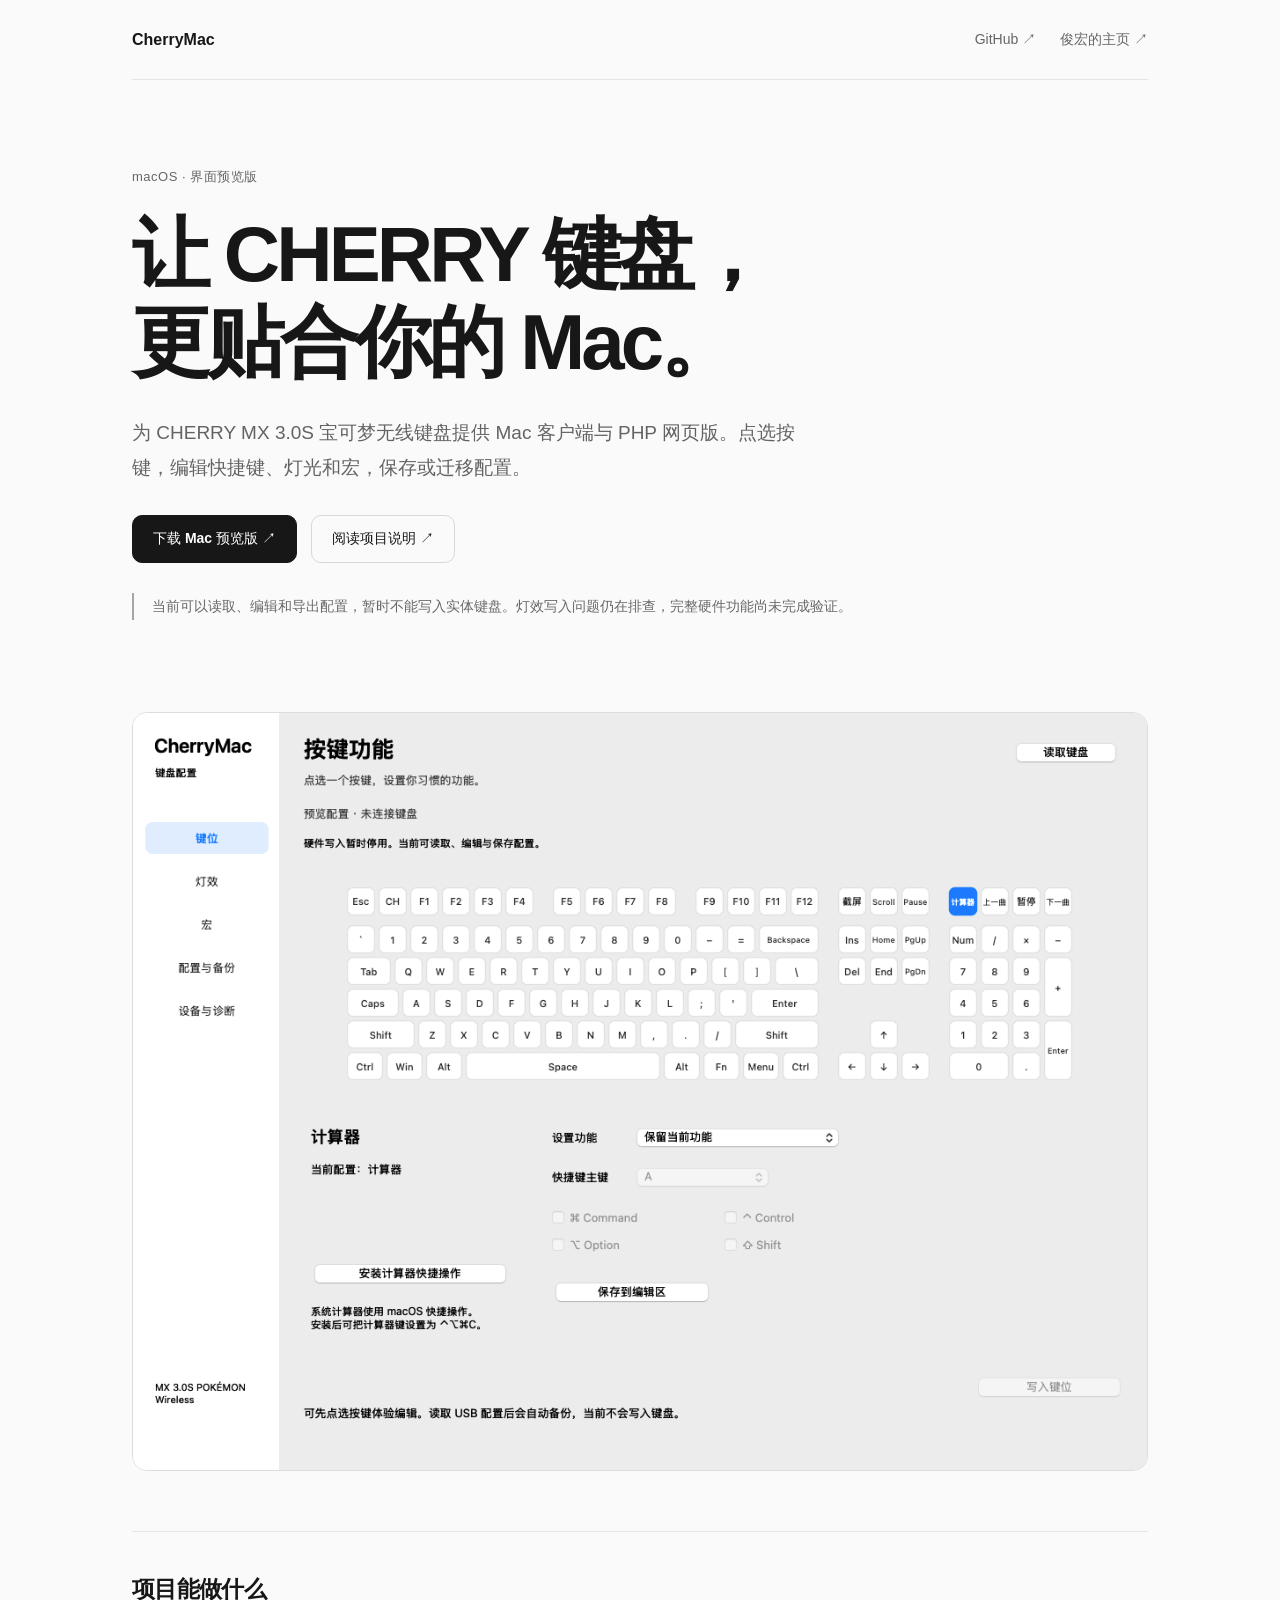
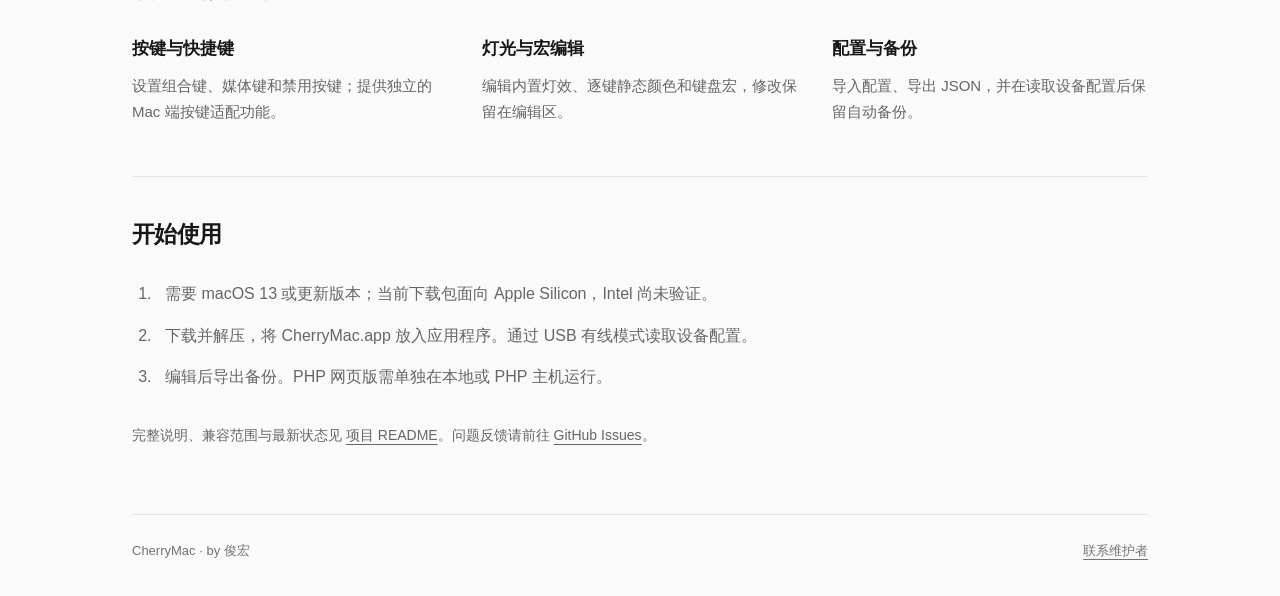
==== docs/index.html @ 18b2e8c1 "Add project website and GitHub Pages domain" ====
<!doctype html>
<html lang="zh-CN"><head><meta charset="utf-8"><meta name="viewport" content="width=device-width, initial-scale=1"><title>CherryMac · 项目网站</title><meta name="description" content="为 CHERRY MX 3.0S 宝可梦无线键盘提供 Mac 客户端与 PHP 网页版。点选按键，编辑快捷键、灯光和宏，保存或迁移配置。"><meta name="color-scheme" content="light dark"><meta property="og:title" content="CherryMac"><meta property="og:description" content="为 CHERRY MX 3.0S 宝可梦无线键盘提供 Mac 客户端与 PHP 网页版。点选按键，编辑快捷键、灯光和宏，保存或迁移配置。"><meta property="og:type" content="website"><meta property="og:url" content="https://cherrymac.goforit.si/"><link rel="canonical" href="https://cherrymac.goforit.si/"><link rel="stylesheet" href="site-assets/style.css"></head>
<body><a class="skip" href="#main">跳到主要内容</a><div class="wrap"><header><a class="brand" href="./">CherryMac</a><nav aria-label="主导航"><a href="https://github.com/5hux1n/CherryMac">GitHub ↗</a><a href="https://mjh.im/">俊宏的主页 ↗</a></nav></header>
<main id="main"><section class="hero"><div class="eyebrow">macOS · 界面预览版</div><h1><span>让 CHERRY 键盘，</span><span>更贴合你的 Mac。</span></h1><p class="intro">为 CHERRY MX 3.0S 宝可梦无线键盘提供 Mac 客户端与 PHP 网页版。点选按键，编辑快捷键、灯光和宏，保存或迁移配置。</p><div class="actions"><a class="button primary" href="https://github.com/5hux1n/CherryMac/releases/tag/v0.8.0">下载 Mac 预览版 ↗</a><a class="button" href="https://github.com/5hux1n/CherryMac#readme">阅读项目说明 ↗</a></div><p class="notice">当前可以读取、编辑和导出配置，暂时不能写入实体键盘。灯效写入问题仍在排查，完整硬件功能尚未完成验证。</p></section><figure class="preview"><img src="site-assets/preview.png" alt="CherryMac 的键盘按键配置界面" width="1440" loading="lazy"></figure><section class="section" aria-labelledby="features"><h2 id="features">项目能做什么</h2><div class="grid"><article><h3>按键与快捷键</h3><p>设置组合键、媒体键和禁用按键；提供独立的 Mac 端按键适配功能。</p></article><article><h3>灯光与宏编辑</h3><p>编辑内置灯效、逐键静态颜色和键盘宏，修改保留在编辑区。</p></article><article><h3>配置与备份</h3><p>导入配置、导出 JSON，并在读取设备配置后保留自动备份。</p></article></div></section><section class="section" aria-labelledby="start"><h2 id="start">开始使用</h2><ol class="steps"><li>需要 macOS 13 或更新版本；当前下载包面向 Apple Silicon，Intel 尚未验证。</li><li>下载并解压，将 CherryMac.app 放入应用程序。通过 USB 有线模式读取设备配置。</li><li>编辑后导出备份。PHP 网页版需单独在本地或 PHP 主机运行。</li></ol><p class="more">完整说明、兼容范围与最新状态见 <a href="https://github.com/5hux1n/CherryMac#readme">项目 README</a>。问题反馈请前往 <a href="https://github.com/5hux1n/CherryMac/issues">GitHub Issues</a>。</p></section></main><footer><span>CherryMac · by 俊宏</span><a href="mailto:mail@mjh.im">联系维护者</a></footer></div></body></html>
---- docs/site-assets/style.css ----
*{box-sizing:border-box}html{color-scheme:light dark;scroll-behavior:smooth}body{margin:0;background:#fafafa;color:#171717;font:16px/1.7 -apple-system,BlinkMacSystemFont,"Segoe UI",sans-serif}a{color:inherit;text-underline-offset:4px}a:focus-visible{outline:3px solid #637cff;outline-offset:5px;border-radius:3px}.wrap{max-width:1080px;margin:auto;padding:0 32px}header{display:flex;justify-content:space-between;align-items:center;padding:26px 0;border-bottom:1px solid #e4e4e4}.brand{font-weight:650;display:flex;gap:12px;align-items:center;text-decoration:none}.brand img{width:32px;height:32px;border-radius:8px}nav{display:flex;gap:24px;font-size:14px}nav a{text-decoration:none;color:#656565}.hero{padding:86px 0 58px}.eyebrow{color:#666;font-size:13px;letter-spacing:.04em}h1{font-size:clamp(42px,7vw,78px);line-height:1.13;letter-spacing:-.05em;margin:22px 0 28px;font-weight:650}h1 span{display:block}.intro{max-width:690px;color:#636363;font-size:19px;line-height:1.85}.actions{display:flex;gap:14px;flex-wrap:wrap;margin:30px 0}.button{display:inline-flex;align-items:center;justify-content:center;text-decoration:none;border:1px solid #d8d8d8;border-radius:10px;padding:11px 20px;font-size:14px;font-weight:550}.primary{background:#171717;color:#fff;border-color:#171717}.notice{max-width:820px;border-left:2px solid #a5a5a5;padding:2px 0 2px 18px;font-size:14px;color:#686868}.preview{margin:20px 0 60px}.preview img{display:block;width:100%;height:auto;border-radius:15px;border:1px solid #ddd}.section{border-top:1px solid #e4e4e4;padding:38px 0 52px}h2{font-size:23px;letter-spacing:-.03em;margin:0 0 26px}h3{font-size:17px;margin:0 0 9px;font-weight:600}.grid{display:grid;grid-template-columns:repeat(3,1fr);gap:34px}.grid p{font-size:15px;color:#666;margin:0}.steps{max-width:800px;margin:0;padding-left:24px}.steps li{padding:0 0 14px 9px;color:#666}.more{font-size:14px;color:#666;margin-top:20px}footer{border-top:1px solid #e4e4e4;display:flex;justify-content:space-between;gap:20px;padding:25px 0 34px;font-size:13px;color:#737373}.skip{position:absolute;left:20px;top:-80px;background:#fff;padding:10px}.skip:focus{top:10px}@media(max-width:640px){.wrap{padding:0 22px}header{padding:21px 0}nav{gap:16px}.hero{padding:58px 0 40px}.intro{font-size:17px}.grid{grid-template-columns:1fr;gap:26px}.section{padding:30px 0 38px}footer{flex-wrap:wrap}}@media(prefers-color-scheme:dark){body{background:#111;color:#eee}header,.section,footer{border-color:#303030}nav a,.intro,.grid p,.steps li,.notice,.eyebrow,.more{color:#aaa}.button{border-color:#444}.primary{background:#eee;color:#111;border-color:#eee}.preview img{border-color:#444}.skip{background:#222}}@media(prefers-reduced-motion:reduce){html{scroll-behavior:auto}}
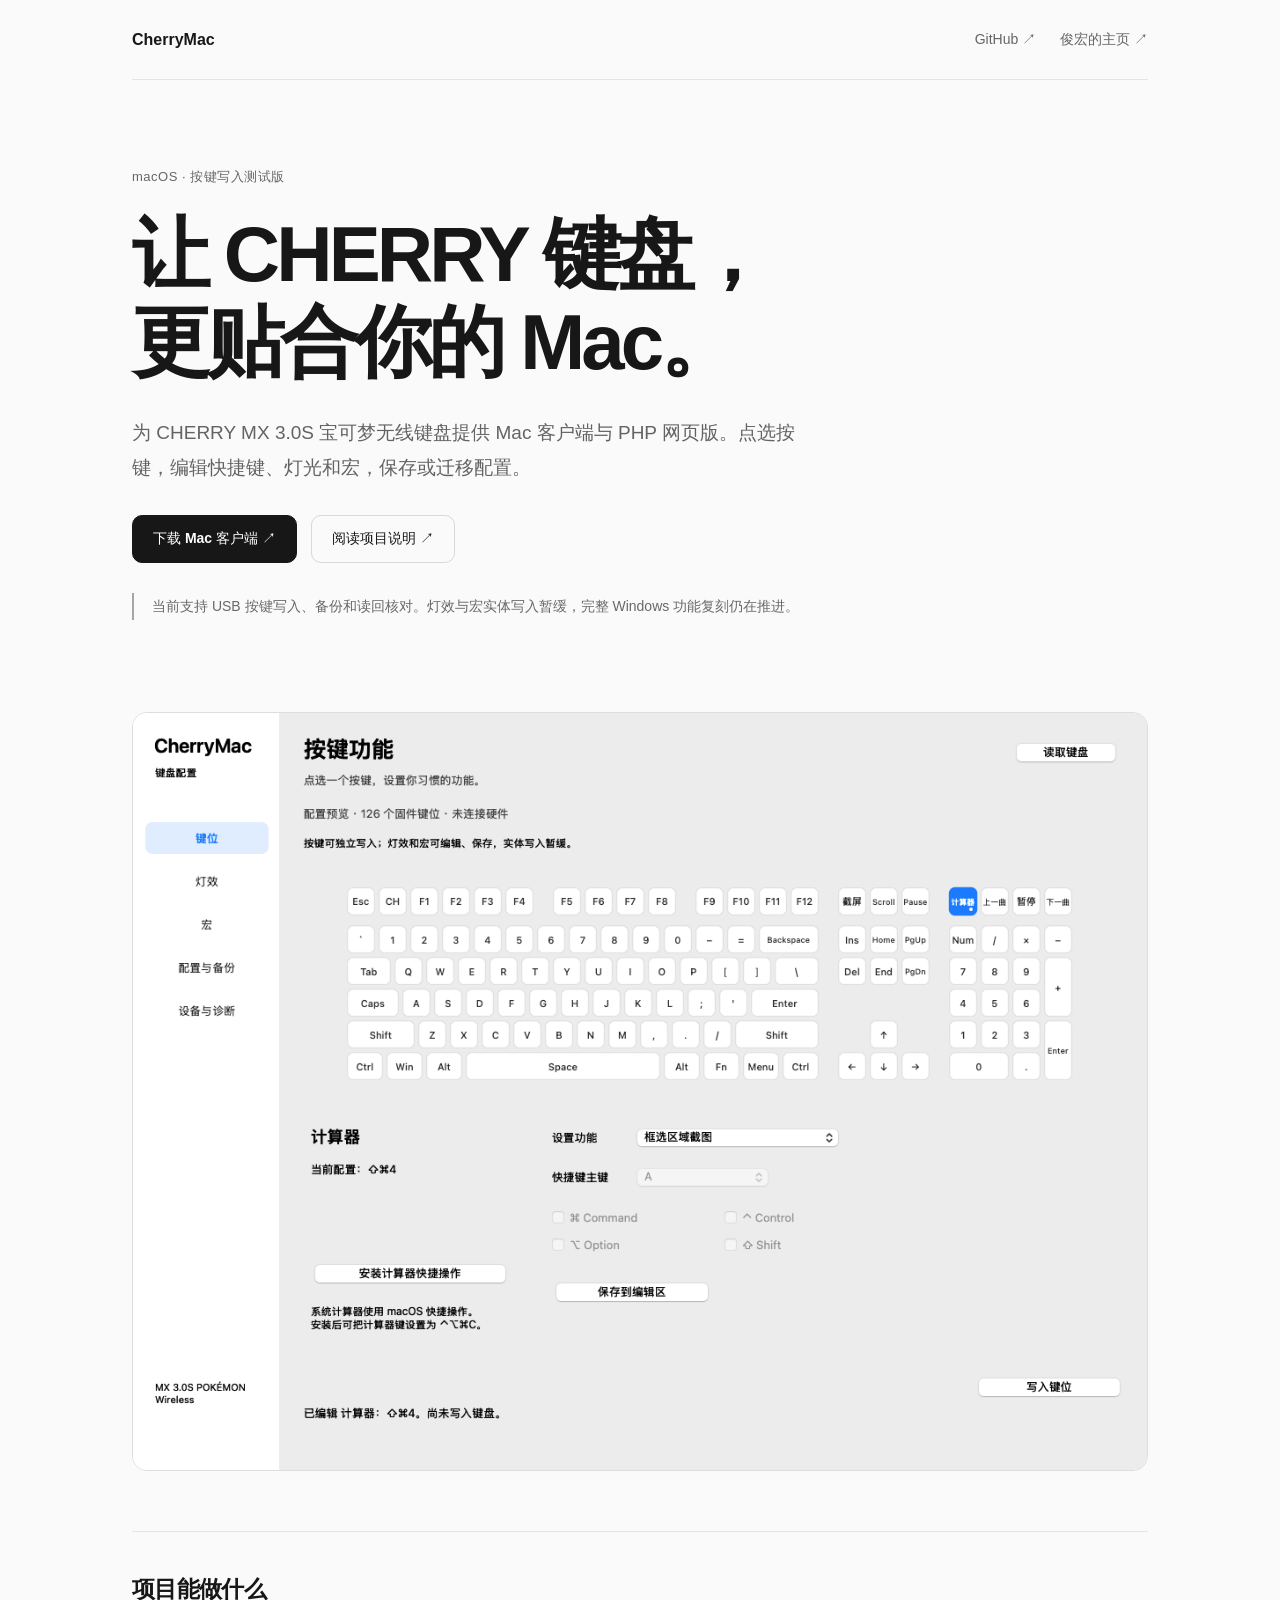
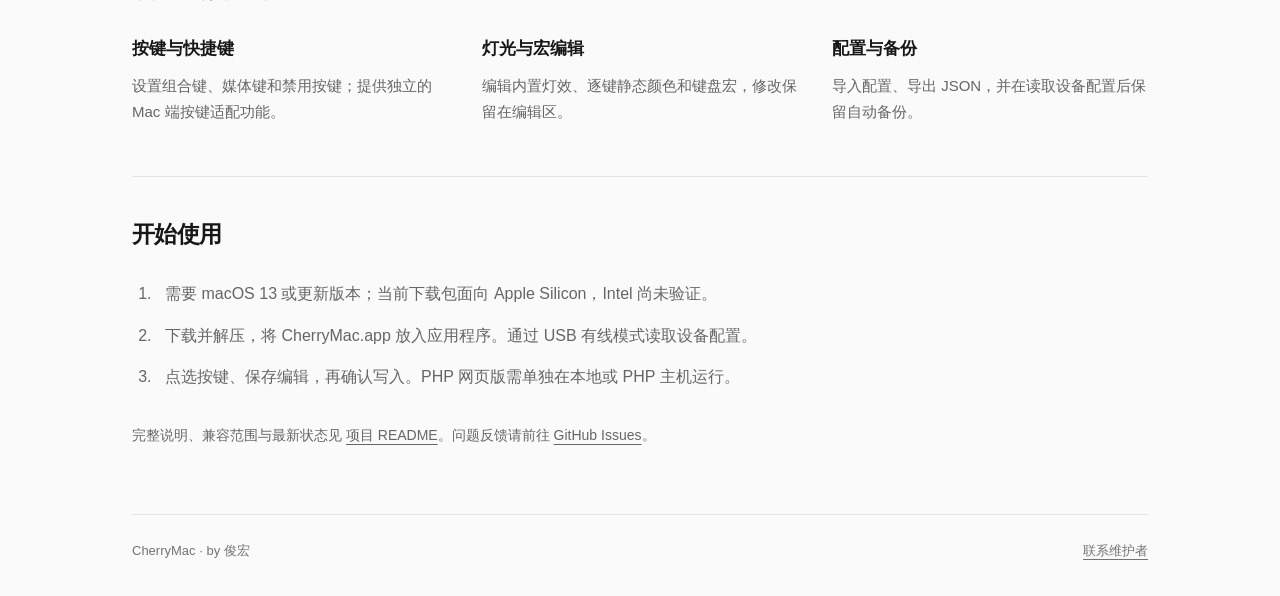
==== commit cf6ddf0d: "Productize scoped keymap writes, recovery and durable diagnostics on Mac and Web" ====
--- a/docs/index.html
+++ b/docs/index.html
@@ -1,4 +1,4 @@
 <!doctype html>
 <html lang="zh-CN"><head><meta charset="utf-8"><meta name="viewport" content="width=device-width, initial-scale=1"><title>CherryMac · 项目网站</title><meta name="description" content="为 CHERRY MX 3.0S 宝可梦无线键盘提供 Mac 客户端与 PHP 网页版。点选按键，编辑快捷键、灯光和宏，保存或迁移配置。"><meta name="color-scheme" content="light dark"><meta property="og:title" content="CherryMac"><meta property="og:description" content="为 CHERRY MX 3.0S 宝可梦无线键盘提供 Mac 客户端与 PHP 网页版。点选按键，编辑快捷键、灯光和宏，保存或迁移配置。"><meta property="og:type" content="website"><meta property="og:url" content="https://cherrymac.goforit.si/"><link rel="canonical" href="https://cherrymac.goforit.si/"><link rel="stylesheet" href="site-assets/style.css"></head>
 <body><a class="skip" href="#main">跳到主要内容</a><div class="wrap"><header><a class="brand" href="./">CherryMac</a><nav aria-label="主导航"><a href="https://github.com/5hux1n/CherryMac">GitHub ↗</a><a href="https://mjh.im/">俊宏的主页 ↗</a></nav></header>
-<main id="main"><section class="hero"><div class="eyebrow">macOS · 界面预览版</div><h1><span>让 CHERRY 键盘，</span><span>更贴合你的 Mac。</span></h1><p class="intro">为 CHERRY MX 3.0S 宝可梦无线键盘提供 Mac 客户端与 PHP 网页版。点选按键，编辑快捷键、灯光和宏，保存或迁移配置。</p><div class="actions"><a class="button primary" href="https://github.com/5hux1n/CherryMac/releases/tag/v0.8.0">下载 Mac 预览版 ↗</a><a class="button" href="https://github.com/5hux1n/CherryMac#readme">阅读项目说明 ↗</a></div><p class="notice">当前可以读取、编辑和导出配置，暂时不能写入实体键盘。灯效写入问题仍在排查，完整硬件功能尚未完成验证。</p></section><figure class="preview"><img src="site-assets/preview.png" alt="CherryMac 的键盘按键配置界面" width="1440" loading="lazy"></figure><section class="section" aria-labelledby="features"><h2 id="features">项目能做什么</h2><div class="grid"><article><h3>按键与快捷键</h3><p>设置组合键、媒体键和禁用按键；提供独立的 Mac 端按键适配功能。</p></article><article><h3>灯光与宏编辑</h3><p>编辑内置灯效、逐键静态颜色和键盘宏，修改保留在编辑区。</p></article><article><h3>配置与备份</h3><p>导入配置、导出 JSON，并在读取设备配置后保留自动备份。</p></article></div></section><section class="section" aria-labelledby="start"><h2 id="start">开始使用</h2><ol class="steps"><li>需要 macOS 13 或更新版本；当前下载包面向 Apple Silicon，Intel 尚未验证。</li><li>下载并解压，将 CherryMac.app 放入应用程序。通过 USB 有线模式读取设备配置。</li><li>编辑后导出备份。PHP 网页版需单独在本地或 PHP 主机运行。</li></ol><p class="more">完整说明、兼容范围与最新状态见 <a href="https://github.com/5hux1n/CherryMac#readme">项目 README</a>。问题反馈请前往 <a href="https://github.com/5hux1n/CherryMac/issues">GitHub Issues</a>。</p></section></main><footer><span>CherryMac · by 俊宏</span><a href="mailto:mail@mjh.im">联系维护者</a></footer></div></body></html>
+<main id="main"><section class="hero"><div class="eyebrow">macOS · 按键写入测试版</div><h1><span>让 CHERRY 键盘，</span><span>更贴合你的 Mac。</span></h1><p class="intro">为 CHERRY MX 3.0S 宝可梦无线键盘提供 Mac 客户端与 PHP 网页版。点选按键，编辑快捷键、灯光和宏，保存或迁移配置。</p><div class="actions"><a class="button primary" href="https://github.com/5hux1n/CherryMac/releases/tag/v0.9.0">下载 Mac 客户端 ↗</a><a class="button" href="https://github.com/5hux1n/CherryMac#readme">阅读项目说明 ↗</a></div><p class="notice">当前支持 USB 按键写入、备份和读回核对。灯效与宏实体写入暂缓，完整 Windows 功能复刻仍在推进。</p></section><figure class="preview"><img src="site-assets/preview.png" alt="CherryMac 的键盘按键配置界面" width="1440" loading="lazy"></figure><section class="section" aria-labelledby="features"><h2 id="features">项目能做什么</h2><div class="grid"><article><h3>按键与快捷键</h3><p>设置组合键、媒体键和禁用按键；提供独立的 Mac 端按键适配功能。</p></article><article><h3>灯光与宏编辑</h3><p>编辑内置灯效、逐键静态颜色和键盘宏，修改保留在编辑区。</p></article><article><h3>配置与备份</h3><p>导入配置、导出 JSON，并在读取设备配置后保留自动备份。</p></article></div></section><section class="section" aria-labelledby="start"><h2 id="start">开始使用</h2><ol class="steps"><li>需要 macOS 13 或更新版本；当前下载包面向 Apple Silicon，Intel 尚未验证。</li><li>下载并解压，将 CherryMac.app 放入应用程序。通过 USB 有线模式读取设备配置。</li><li>点选按键、保存编辑，再确认写入。PHP 网页版需单独在本地或 PHP 主机运行。</li></ol><p class="more">完整说明、兼容范围与最新状态见 <a href="https://github.com/5hux1n/CherryMac#readme">项目 README</a>。问题反馈请前往 <a href="https://github.com/5hux1n/CherryMac/issues">GitHub Issues</a>。</p></section></main><footer><span>CherryMac · by 俊宏</span><a href="mailto:mail@mjh.im">联系维护者</a></footer></div></body></html>
